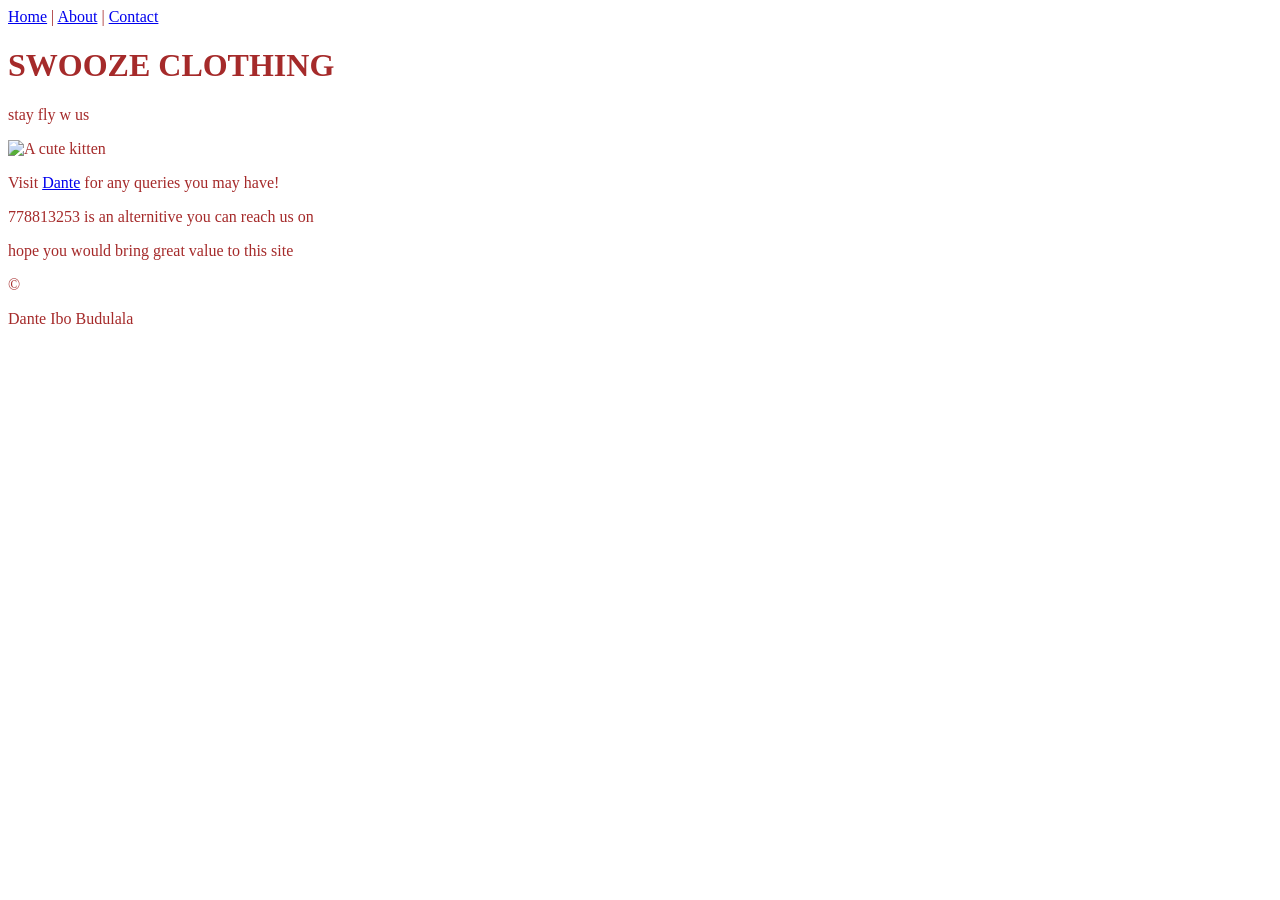
==== index.html @ 06e7d685 "Update index.html" ====
<!DOCTYPE html>
<html lang="en">

<head>

<meta charset="UTF-8">

<meta name="viewport" content="width=device-width, initial-scale=1.0">

<title> SWOOZE CLOTHING </title>

<link rel="stylesheet" href="styles.css">

</head>

<body style="color: brown;" bgcolor="white"> 

<header> 
<nav>
    <a href ="index.html">Home</a> |
    <a href ="about.html">About</a> |
    <a href ="contact.html">Contact</a>
    
</nav>
<h1> SWOOZE CLOTHING </h1>
<h1></h1>

</header>


<main>

<p>stay fly w us</p>

<p></p>

<img src="https://th.bing.com/th/id/OIP.0LwAmGd8OSIV2vdHs8MoAQHaLK?w=89&h=90&c=1&rs=1&qlt=70&r=0&o=7&dpr=1.3&pid=InlineBlock&rm=3" alt="A cute kitten">

<p>Visit <a href="https://www.instagram.com/dxnte._.b?igsh=c2NlbDdub3JtYXdi&utm_source=qr">Dante</a> for any queries you may have!</p>

<p> 778813253 is an alternitive you can reach us on </p>

</main>


<footer> hope you would bring great value to this site 

<p>&copy;  </p>Dante Ibo Budulala </p>

</footer>

</html>
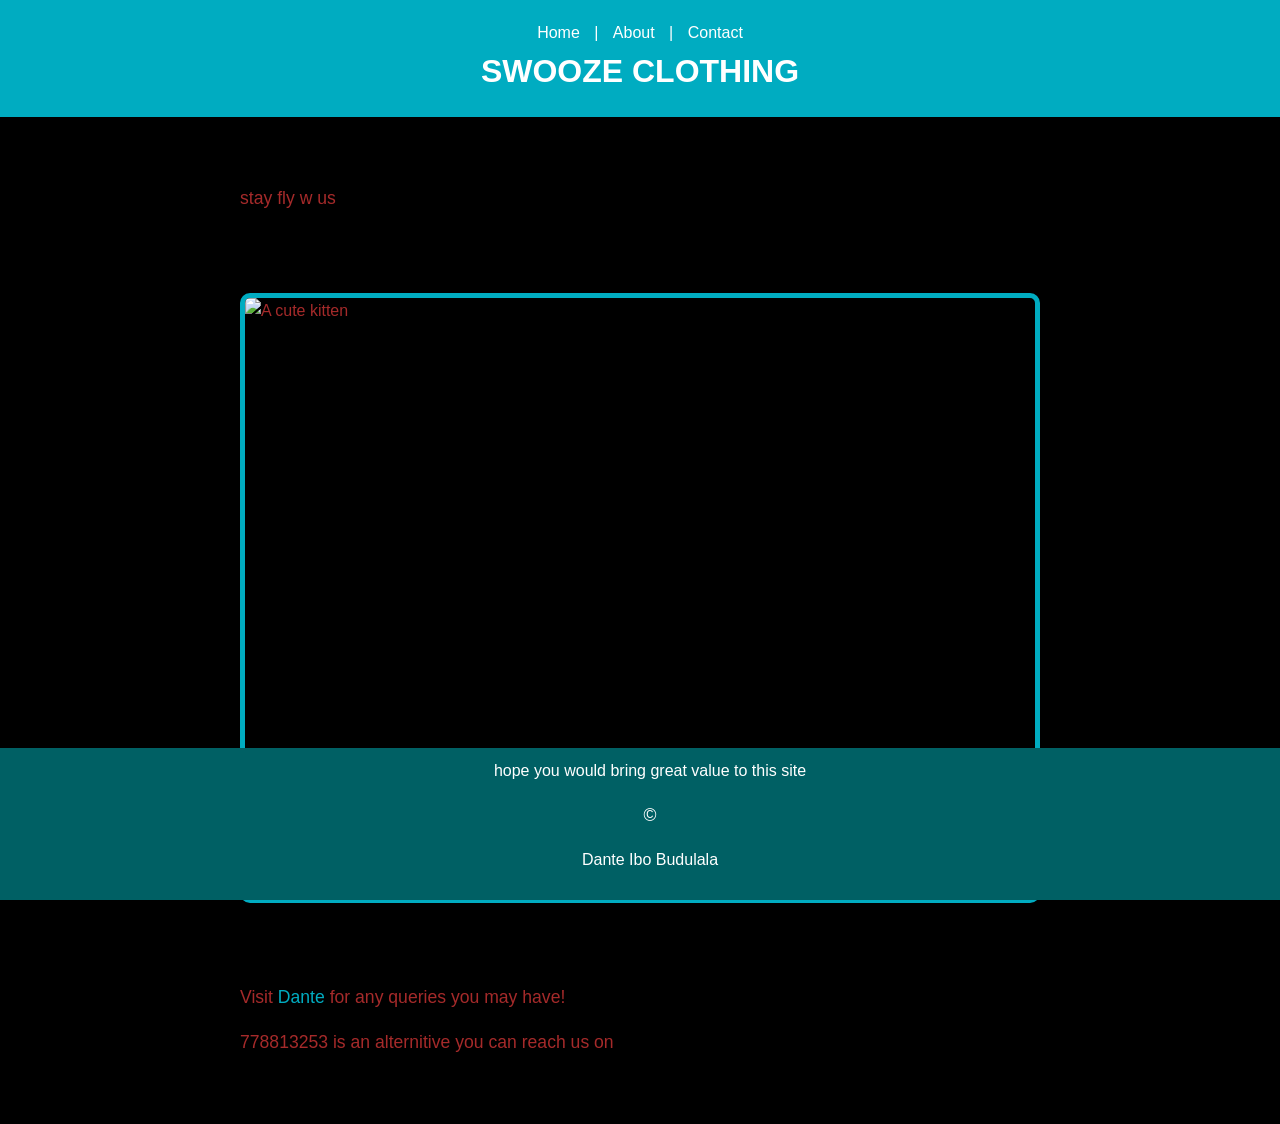
==== commit a0db925c: "Update index.html" ====
--- a/index.html
+++ b/index.html
@@ -18,7 +18,7 @@
 <header> 
 <nav>
     <a href ="index.html">Home</a> |
-    <a href ="about.html">About</a> |
+    <a href ="aboutpage.html">About</a> |
     <a href ="contact.html">Contact</a>
     
 </nav>
@@ -34,7 +34,7 @@
 
 <p></p>
 
-<img src="https://th.bing.com/th/id/OIP.0LwAmGd8OSIV2vdHs8MoAQHaLK?w=89&h=90&c=1&rs=1&qlt=70&r=0&o=7&dpr=1.3&pid=InlineBlock&rm=3" alt="A cute kitten">
+<img src="https://www.bing.com/images/search?view=detailV2&ccid=w946oTaq&id=DB1AB98BC50ABA59EA2B526C7FDF29A91942C0A7&thid=OIP.w946oTaqKiRCLem1G5CGZgHaJ4&mediaurl=https%3a%2f%2fi.pinimg.com%2foriginals%2f5d%2f3c%2f33%2f5d3c33e0a2e506af9ed1699b36fcd679.jpg&cdnurl=https%3a%2f%2fth.bing.com%2fth%2fid%2fR.c3de3aa136aa2a24422de9b51b908666%3frik%3dp8BCGakp339sUg%26pid%3dImgRaw%26r%3d0&exph=1280&expw=960&q=baggy+sweatpants&FORM=IRPRST&ck=2D647A310EFC1503B2DF024D4463754C&selectedIndex=11&itb=0" alt="A cute kitten">
 
 <p>Visit <a href="https://www.instagram.com/dxnte._.b?igsh=c2NlbDdub3JtYXdi&utm_source=qr">Dante</a> for any queries you may have!</p>
 
--- a/styles.css
+++ b/styles.css
@@ -0,0 +1,131 @@
+body {
+
+font-family: Arial, sans-serif;
+
+color: #00bcd4;
+
+background-color: #000000;
+
+margin: 0;
+
+padding: 0;
+
+line-height: 1.6;
+
+}
+
+header {
+
+background-color: #00acc1;
+
+color: white;
+
+padding: 20px;
+
+text-align: center;
+
+}
+
+
+header h1 {
+
+margin: 0;
+
+}
+
+
+nav a {
+
+color: white;
+
+text-decoration: none;
+
+margin: 0 10px;
+
+}
+
+
+nav a:hover {
+
+text-decoration: underline;
+
+}
+
+main {
+
+padding: 50px;
+
+max-width: 800px;
+
+margin: 0 auto;
+
+}
+
+
+main img { 
+
+max-width: 100%;
+
+height: 600px;
+
+display: block;
+
+margin: 80px auto;
+
+transition: transform 0.3s ease;
+}
+
+footer {
+
+background-color: #006064;
+
+color: white;
+
+text-align: center;
+
+padding: 10px;
+
+position: fixed;
+
+bottom: 0;
+
+width: 100%;
+
+}
+
+p {
+
+font-size: 1.1em;
+
+}
+
+
+a {
+
+color: #00acc1;
+
+text-decoration: none;
+
+}
+
+
+a:hover {
+
+text-decoration: underline;
+}   
+
+img {
+
+border: 5px solid #00acc1;
+
+border-radius: 10px;
+
+}
+
+main a[href^="mailto:"] {
+
+color: #26c6da;
+
+font-weight: bold;
+
+}
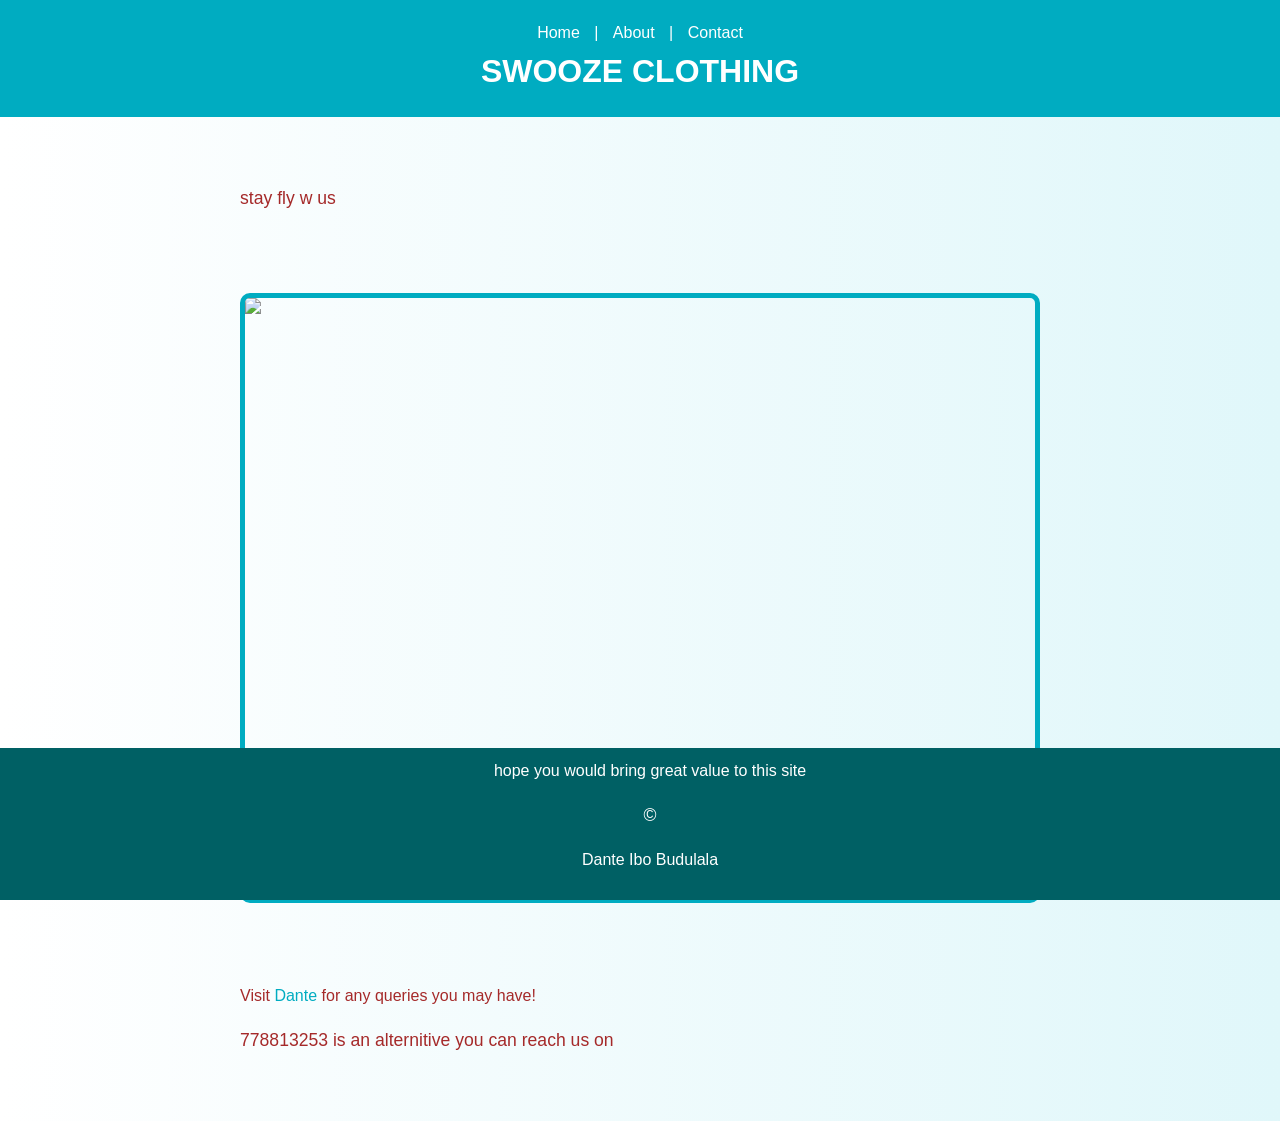
==== commit 6ea241f4: "Update index.html" ====
--- a/index.html
+++ b/index.html
@@ -34,8 +34,7 @@
 
 <p></p>
 
-<img src="https://www.bing.com/images/search?view=detailV2&ccid=w946oTaq&id=DB1AB98BC50ABA59EA2B526C7FDF29A91942C0A7&thid=OIP.w946oTaqKiRCLem1G5CGZgHaJ4&mediaurl=https%3a%2f%2fi.pinimg.com%2foriginals%2f5d%2f3c%2f33%2f5d3c33e0a2e506af9ed1699b36fcd679.jpg&cdnurl=https%3a%2f%2fth.bing.com%2fth%2fid%2fR.c3de3aa136aa2a24422de9b51b908666%3frik%3dp8BCGakp339sUg%26pid%3dImgRaw%26r%3d0&exph=1280&expw=960&q=baggy+sweatpants&FORM=IRPRST&ck=2D647A310EFC1503B2DF024D4463754C&selectedIndex=11&itb=0" alt="A cute kitten">
-
+<img src="https://encrypted-tbn0.gstatic.com/images?q=tbn:ANd9GcRHJVgXCSkV-FeNyCOJEvNpDdwK6mFj8fC83g&s"
 <p>Visit <a href="https://www.instagram.com/dxnte._.b?igsh=c2NlbDdub3JtYXdi&utm_source=qr">Dante</a> for any queries you may have!</p>
 
 <p> 778813253 is an alternitive you can reach us on </p>
--- a/styles.css
+++ b/styles.css
@@ -4,7 +4,7 @@
 
 color: #00bcd4;
 
-background-color: #000000;
+background: linear-gradient(to right, #ffffff, #e0f7fa);
 
 margin: 0;
 
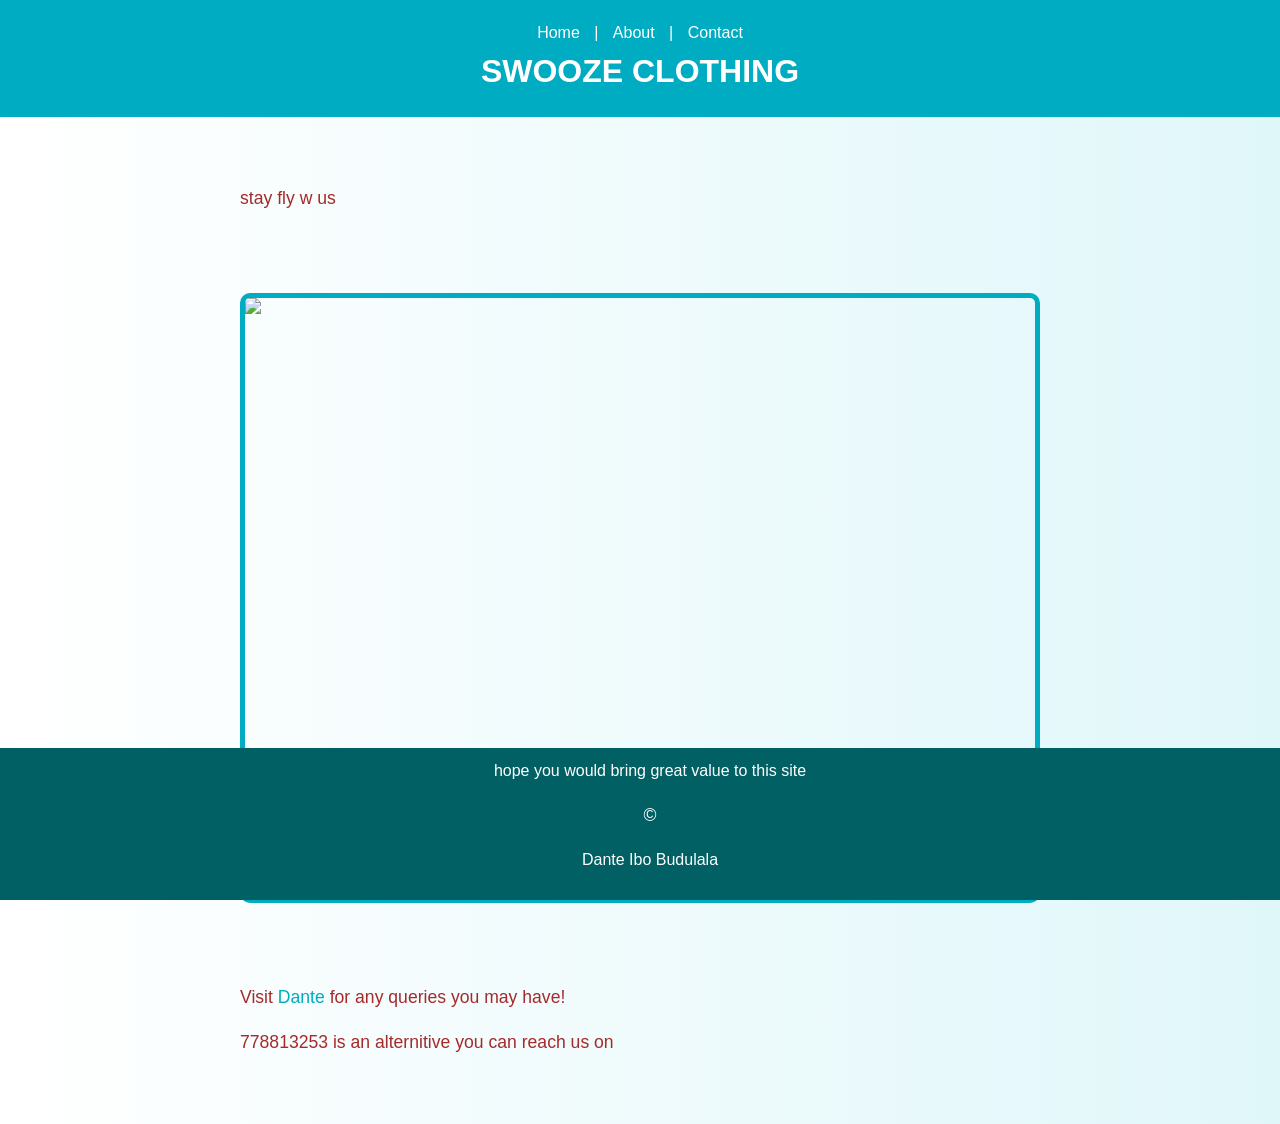
==== commit 6759fd3a: "Update index.html" ====
--- a/index.html
+++ b/index.html
@@ -34,7 +34,7 @@
 
 <p></p>
 
-<img src="https://encrypted-tbn0.gstatic.com/images?q=tbn:ANd9GcRHJVgXCSkV-FeNyCOJEvNpDdwK6mFj8fC83g&s"
+<img src="https://encrypted-tbn0.gstatic.com/images?q=tbn:ANd9GcRHJVgXCSkV-FeNyCOJEvNpDdwK6mFj8fC83g&s">
 <p>Visit <a href="https://www.instagram.com/dxnte._.b?igsh=c2NlbDdub3JtYXdi&utm_source=qr">Dante</a> for any queries you may have!</p>
 
 <p> 778813253 is an alternitive you can reach us on </p>
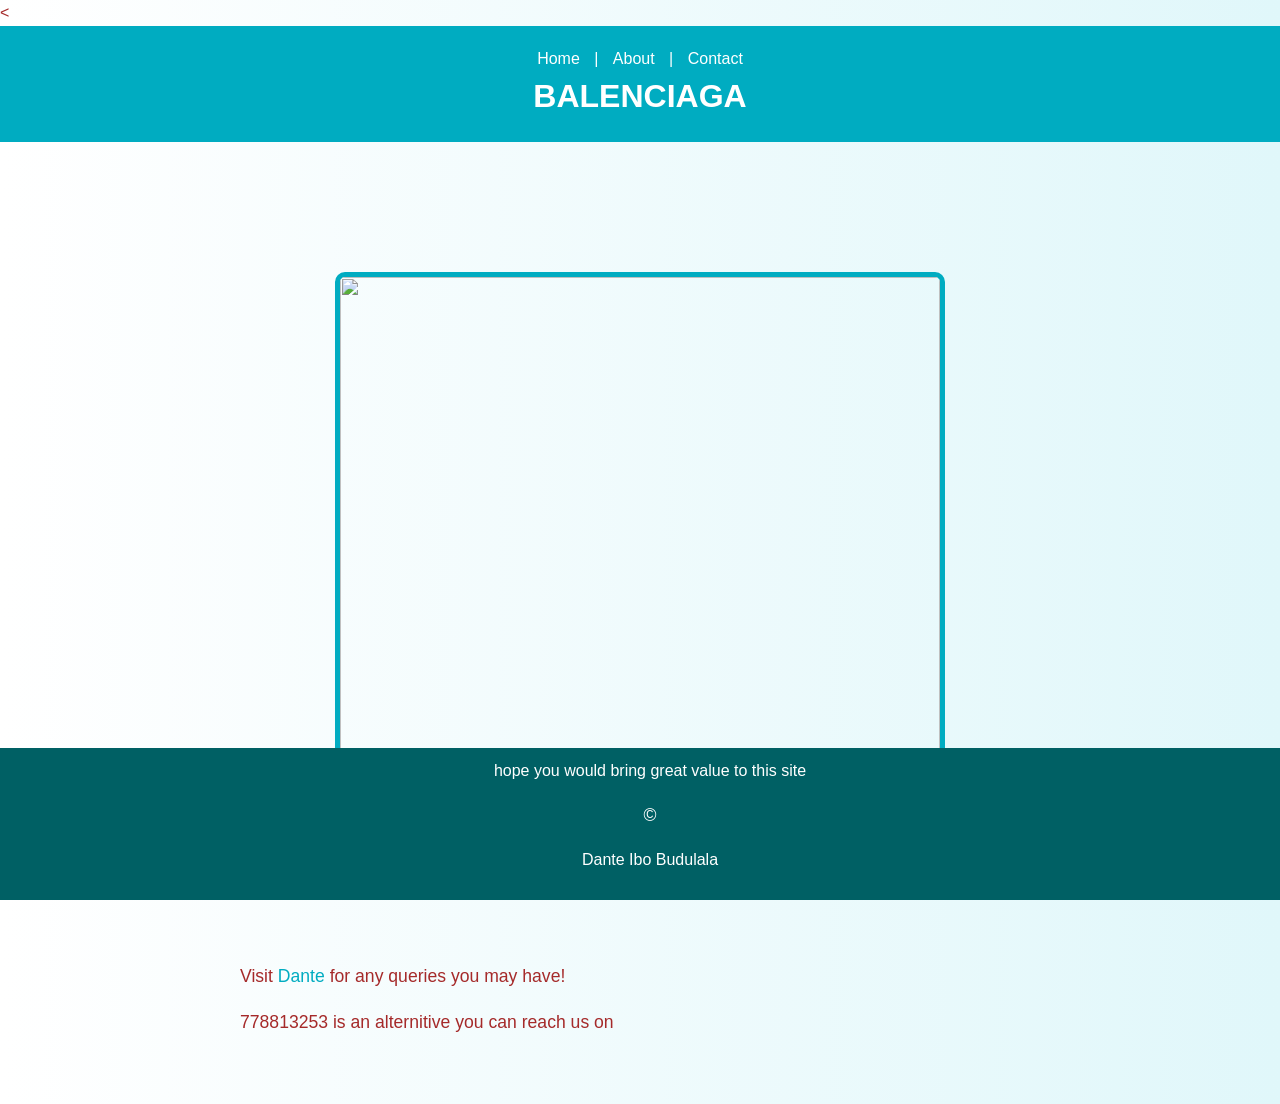
==== commit 57e3b409: "Update index.html" ====
--- a/index.html
+++ b/index.html
@@ -1,4 +1,4 @@
-<!DOCTYPE html>
+<<!DOCTYPE html>
 <html lang="en">
 
 <head>
@@ -7,7 +7,7 @@
 
 <meta name="viewport" content="width=device-width, initial-scale=1.0">
 
-<title> SWOOZE CLOTHING </title>
+<title> BALENCIAGA </title>
 
 <link rel="stylesheet" href="styles.css">
 
@@ -22,7 +22,7 @@
     <a href ="contact.html">Contact</a>
     
 </nav>
-<h1> SWOOZE CLOTHING </h1>
+<h1> BALENCIAGA </h1>
 <h1></h1>
 
 </header>
@@ -30,11 +30,270 @@
 
 <main>
 
-<p>stay fly w us</p>
 
 <p></p>
 
-<img src="https://encrypted-tbn0.gstatic.com/images?q=tbn:ANd9GcRHJVgXCSkV-FeNyCOJEvNpDdwK6mFj8fC83g&s">
+<img src=""C:\Users\Prolline\Pictures\balenciaga-logo-visible-on-store-located-center-440nw-14513596p.jpg"
+
+font-family: Arial, sans-serif;
+
+color: #00bcd4;
+
+background: linear-gradient(to right, #ffffff, #e0f7fa);
+
+margin: 0;
+
+padding: 0;
+
+line-height: 1.6;
+
+}
+
+header {
+
+background-color: #00acc1;
+
+color: white;
+
+padding: 20px;
+
+text-align: center;
+
+}
+
+
+header h1 {
+
+margin: 0;
+
+}
+
+
+nav a {
+
+color: white;
+
+text-decoration: none;
+
+margin: 0 10px;
+
+}
+
+
+nav a:hover {
+
+text-decoration: underline;
+
+}
+
+main {
+
+padding: 50px;
+
+max-width: 800px;
+
+margin: 0 auto;
+
+}
+
+
+main img { 
+
+max-width: 100%;
+
+height: 600px;
+
+display: block;
+
+margin: 80px auto;
+
+transition: transform 0.3s ease;
+}
+
+footer {
+
+background-color: #006064;
+
+color: white;
+
+text-align: center;
+
+padding: 10px;
+
+position: fixed;
+
+bottom: 0;
+
+width: 100%;
+
+}
+
+p {
+
+font-size: 1.1em;
+
+}
+
+
+a {
+
+color: #00acc1;
+
+text-decoration: none;
+
+}
+
+
+a:hover {
+
+text-decoration: underline;
+}   
+
+img {
+
+border: 5px solid #00acc1;
+
+border-radius: 10px;
+
+}
+
+main a[href^="mailto:"] {
+
+color: #26c6da;
+
+font-weight: bold;
+
+} {
+
+font-family: Arial, sans-serif;
+
+color: #00bcd4;
+
+background: linear-gradient(to right, #ffffff, #e0f7fa);
+
+margin: 0;
+
+padding: 0;
+
+line-height: 1.6;
+
+}
+
+header {
+
+background-color: #00acc1;
+
+color: white;
+
+padding: 20px;
+
+text-align: center;
+
+}
+
+
+header h1 {
+
+margin: 0;
+
+}
+
+
+nav a {
+
+color: white;
+
+text-decoration: none;
+
+margin: 0 10px;
+
+}
+
+
+nav a:hover {
+
+text-decoration: underline;
+
+}
+
+main {
+
+padding: 50px;
+
+max-width: 800px;
+
+margin: 0 auto;
+
+}
+
+
+main img { 
+
+max-width: 100%;
+
+height: 600px;
+
+display: block;
+
+margin: 80px auto;
+
+transition: transform 0.3s ease;
+}
+
+footer {
+
+background-color: #006064;
+
+color: white;
+
+text-align: center;
+
+padding: 10px;
+
+position: fixed;
+
+bottom: 0;
+
+width: 100%;
+
+}
+
+p {
+
+font-size: 1.1em;
+
+}
+
+
+a {
+
+color: #00acc1;
+
+text-decoration: none;
+
+}
+
+
+a:hover {
+
+text-decoration: underline;
+}   
+
+img {
+
+border: 5px solid #00acc1;
+
+border-radius: 10px;
+
+}
+
+main a[href^="mailto:"] {
+
+color: #26c6da;
+
+font-weight: bold;
+
+}">
 <p>Visit <a href="https://www.instagram.com/dxnte._.b?igsh=c2NlbDdub3JtYXdi&utm_source=qr">Dante</a> for any queries you may have!</p>
 
 <p> 778813253 is an alternitive you can reach us on </p>
@@ -49,4 +308,3 @@
 </footer>
 
 </html>
-
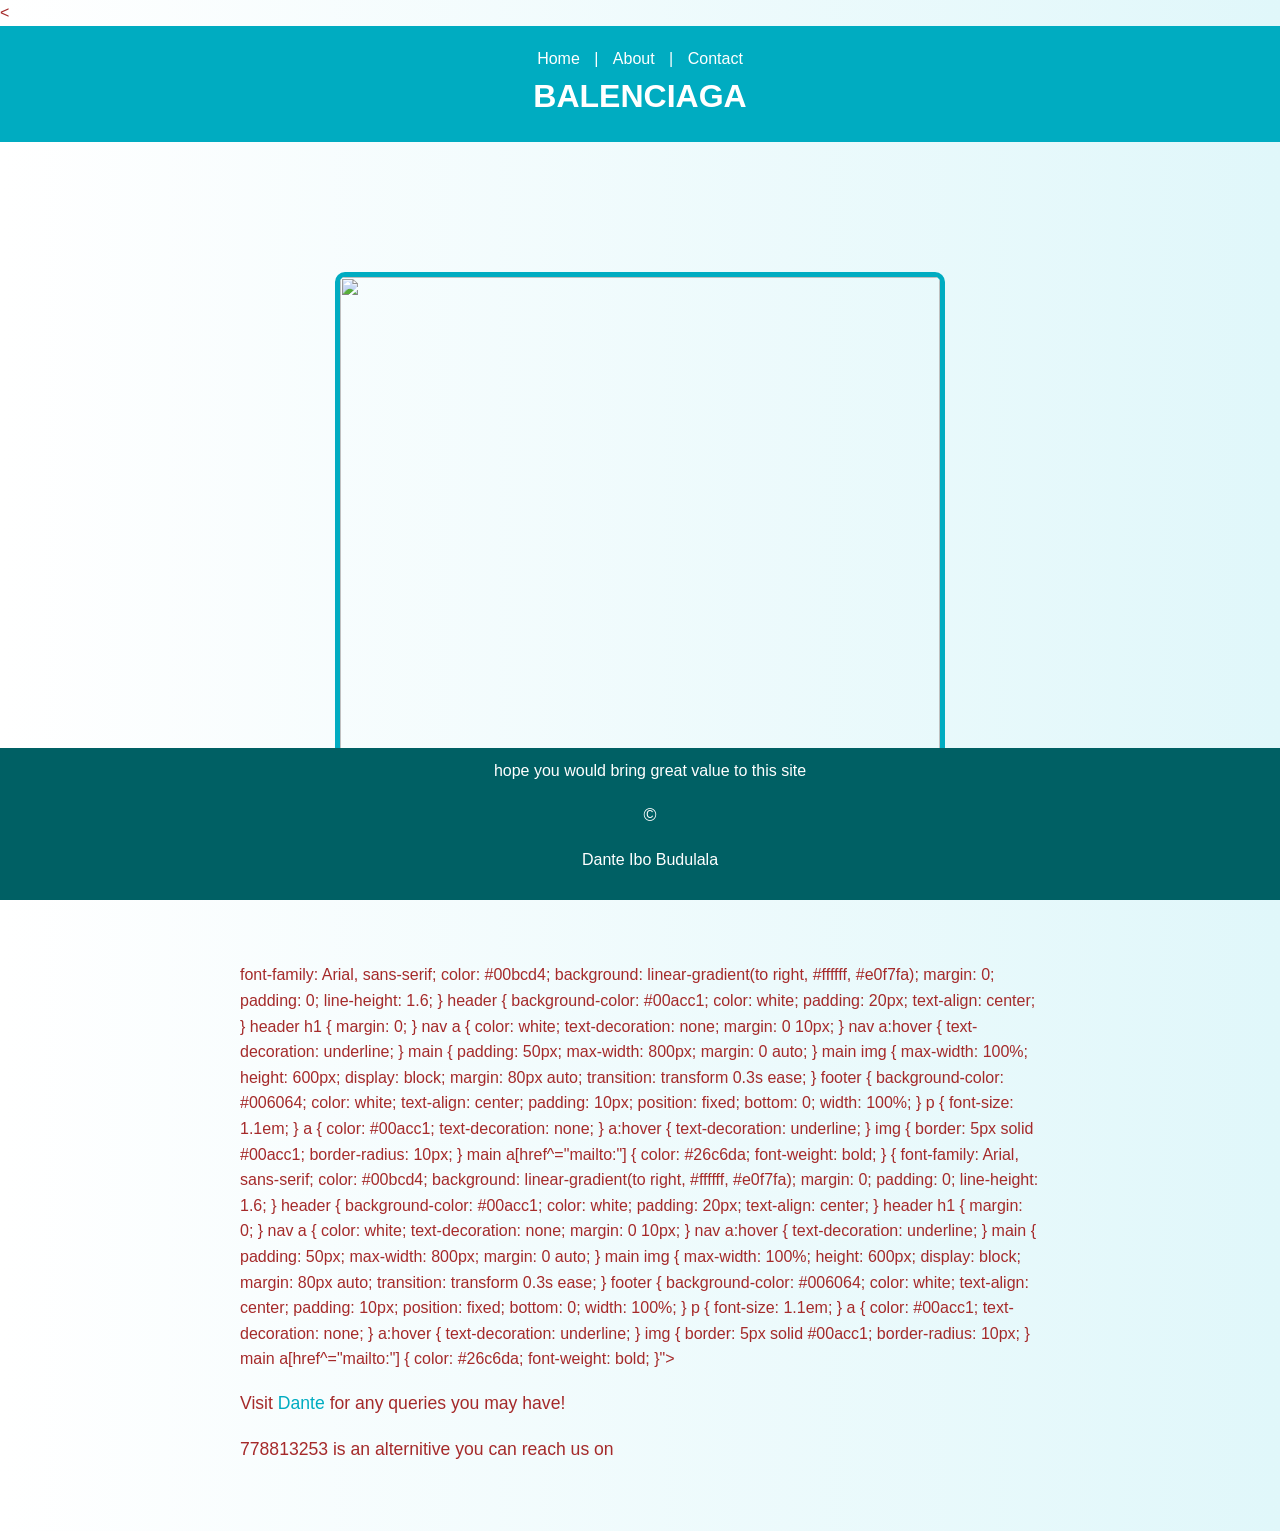
==== commit 736479d4: "Update index.html" ====
--- a/index.html
+++ b/index.html
@@ -33,7 +33,7 @@
 
 <p></p>
 
-<img src=""C:\Users\Prolline\Pictures\balenciaga-logo-visible-on-store-located-center-440nw-14513596p.jpg"
+<img src="https://www.google.com/imgres?q=balenciaga%20logo&imgurl=https%3A%2F%2Fwww.shutterstock.com%2Feditorial%2Fimage-editorial%2FM4T2Q020N6TbI6y1Mzg3NzY%3D%2Fbalenciaga-logo-visible-on-store-located-center-440nw-14513596p.jpg&imgrefurl=https%3A%2F%2Fwww.shutterstock.com%2Feditorial%2Fsearch%2Fbalenciaga-logo&docid=WIPjUSPb_UpkQM&tbnid=nCjC5kJKTdBQVM&vet=12ahUKEwjZwr2S39mTAxUoRkEAHfp1ADEQnPAOegQIFxAB..i&w=440&h=294&hcb=2&ved=2ahUKEwjZwr2S39mTAxUoRkEAHfp1ADEQnPAOegQIFxAB">
 
 font-family: Arial, sans-serif;
 
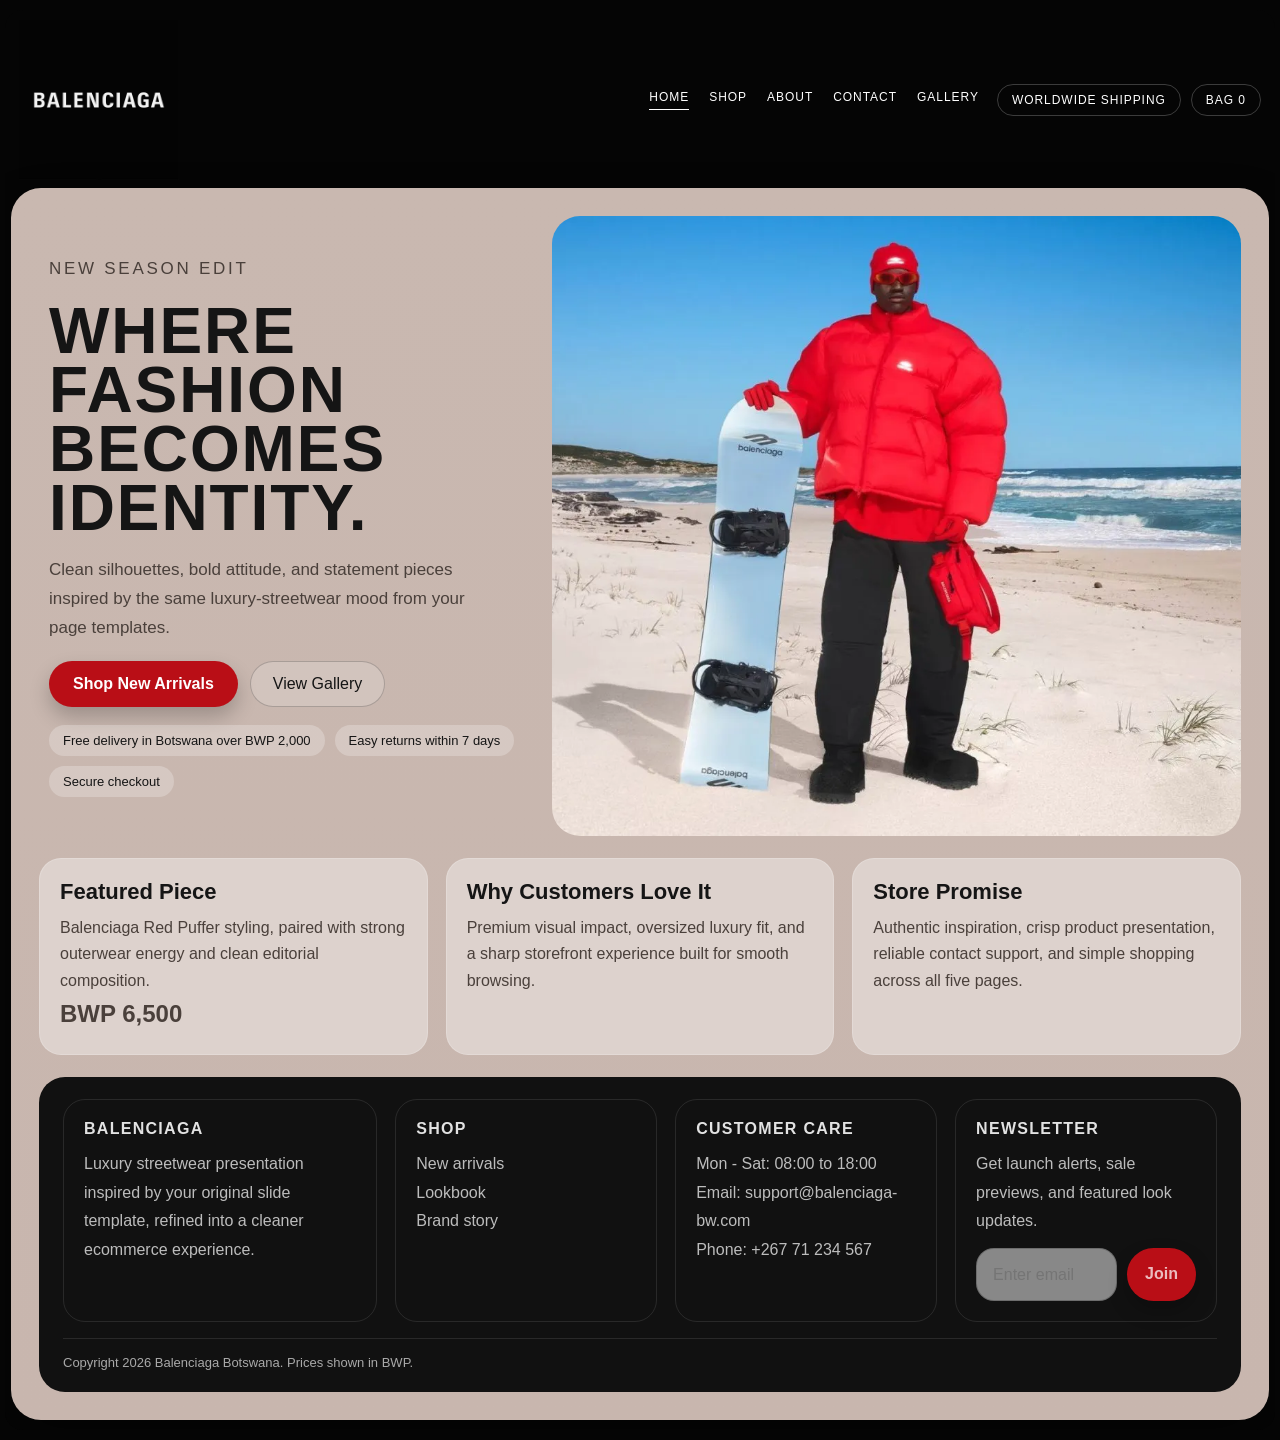
==== commit 3ba7489f: "Add files via upload" ====
--- a/index.html
+++ b/index.html
@@ -1,310 +1,117 @@
-<<!DOCTYPE html>
+<!DOCTYPE html>
 <html lang="en">
+  <head>
+    <meta charset="UTF-8" />
+    <meta name="viewport" content="width=device-width, initial-scale=1.0" />
+    <title>Balenciaga | Home</title>
+    <link rel="stylesheet" href="./styles.css" />
+  </head>
+  <body>
+    <main class="site-shell">
+      <section class="frame">
+        <header class="topbar">
+          <a class="brand" href="./index.html" aria-label="Balenciaga home">
+            <img src="./assets/brand-wordmark.jpg" alt="Balenciaga" />
+          </a>
+          <div class="nav-area">
+            <nav class="nav">
+              <a class="active" href="./index.html">Home</a>
+              <a href="./shop.html">Shop</a>
+              <a href="./about.html">About</a>
+              <a href="./contact.html">Contact</a>
+              <a href="./gallery.html">Gallery</a>
+            </nav>
+            <div class="nav-tools">
+              <span class="tool-pill">Worldwide Shipping</span>
+              <span class="tool-pill">Bag 0</span>
+            </div>
+          </div>
+        </header>
 
-<head>
+        <div class="panel">
+          <div class="hero-layout">
+            <div class="hero-copy">
+              <p class="section-kicker">New Season Edit</p>
+              <h1>Where Fashion Becomes Identity.</h1>
+              <p>
+                Clean silhouettes, bold attitude, and statement pieces inspired by the same
+                luxury-streetwear mood from your page templates.
+              </p>
+              <div class="hero-actions">
+                <a class="btn" href="./shop.html">Shop New Arrivals</a>
+                <a class="secondary-button" href="./gallery.html">View Gallery</a>
+              </div>
+              <div class="hero-badges">
+                <span>Free delivery in Botswana over BWP 2,000</span>
+                <span>Easy returns within 7 days</span>
+                <span>Secure checkout</span>
+              </div>
+            </div>
 
-<meta charset="UTF-8">
+            <div class="hero-visual">
+              <img src="./assets/home-hero.png" alt="Balenciaga beach fashion campaign" />
+            </div>
+          </div>
 
-<meta name="viewport" content="width=device-width, initial-scale=1.0">
+          <div class="feature-grid">
+            <article class="mini-card">
+              <h3>Featured Piece</h3>
+              <p>
+                Balenciaga Red Puffer styling, paired with strong outerwear energy and clean
+                editorial composition.
+              </p>
+              <p class="price">BWP 6,500</p>
+            </article>
+            <article class="mini-card">
+              <h3>Why Customers Love It</h3>
+              <p>
+                Premium visual impact, oversized luxury fit, and a sharp storefront experience
+                built for smooth browsing.
+              </p>
+            </article>
+            <article class="mini-card">
+              <h3>Store Promise</h3>
+              <p>
+                Authentic inspiration, crisp product presentation, reliable contact support,
+                and simple shopping across all five pages.
+              </p>
+            </article>
+          </div>
 
-<title> BALENCIAGA </title>
-
-<link rel="stylesheet" href="styles.css">
-
-</head>
-
-<body style="color: brown;" bgcolor="white"> 
-
-<header> 
-<nav>
-    <a href ="index.html">Home</a> |
-    <a href ="aboutpage.html">About</a> |
-    <a href ="contact.html">Contact</a>
-    
-</nav>
-<h1> BALENCIAGA </h1>
-<h1></h1>
-
-</header>
-
-
-<main>
-
-
-<p></p>
-
-<img src="https://www.google.com/imgres?q=balenciaga%20logo&imgurl=https%3A%2F%2Fwww.shutterstock.com%2Feditorial%2Fimage-editorial%2FM4T2Q020N6TbI6y1Mzg3NzY%3D%2Fbalenciaga-logo-visible-on-store-located-center-440nw-14513596p.jpg&imgrefurl=https%3A%2F%2Fwww.shutterstock.com%2Feditorial%2Fsearch%2Fbalenciaga-logo&docid=WIPjUSPb_UpkQM&tbnid=nCjC5kJKTdBQVM&vet=12ahUKEwjZwr2S39mTAxUoRkEAHfp1ADEQnPAOegQIFxAB..i&w=440&h=294&hcb=2&ved=2ahUKEwjZwr2S39mTAxUoRkEAHfp1ADEQnPAOegQIFxAB">
-
-font-family: Arial, sans-serif;
-
-color: #00bcd4;
-
-background: linear-gradient(to right, #ffffff, #e0f7fa);
-
-margin: 0;
-
-padding: 0;
-
-line-height: 1.6;
-
-}
-
-header {
-
-background-color: #00acc1;
-
-color: white;
-
-padding: 20px;
-
-text-align: center;
-
-}
-
-
-header h1 {
-
-margin: 0;
-
-}
-
-
-nav a {
-
-color: white;
-
-text-decoration: none;
-
-margin: 0 10px;
-
-}
-
-
-nav a:hover {
-
-text-decoration: underline;
-
-}
-
-main {
-
-padding: 50px;
-
-max-width: 800px;
-
-margin: 0 auto;
-
-}
-
-
-main img { 
-
-max-width: 100%;
-
-height: 600px;
-
-display: block;
-
-margin: 80px auto;
-
-transition: transform 0.3s ease;
-}
-
-footer {
-
-background-color: #006064;
-
-color: white;
-
-text-align: center;
-
-padding: 10px;
-
-position: fixed;
-
-bottom: 0;
-
-width: 100%;
-
-}
-
-p {
-
-font-size: 1.1em;
-
-}
-
-
-a {
-
-color: #00acc1;
-
-text-decoration: none;
-
-}
-
-
-a:hover {
-
-text-decoration: underline;
-}   
-
-img {
-
-border: 5px solid #00acc1;
-
-border-radius: 10px;
-
-}
-
-main a[href^="mailto:"] {
-
-color: #26c6da;
-
-font-weight: bold;
-
-} {
-
-font-family: Arial, sans-serif;
-
-color: #00bcd4;
-
-background: linear-gradient(to right, #ffffff, #e0f7fa);
-
-margin: 0;
-
-padding: 0;
-
-line-height: 1.6;
-
-}
-
-header {
-
-background-color: #00acc1;
-
-color: white;
-
-padding: 20px;
-
-text-align: center;
-
-}
-
-
-header h1 {
-
-margin: 0;
-
-}
-
-
-nav a {
-
-color: white;
-
-text-decoration: none;
-
-margin: 0 10px;
-
-}
-
-
-nav a:hover {
-
-text-decoration: underline;
-
-}
-
-main {
-
-padding: 50px;
-
-max-width: 800px;
-
-margin: 0 auto;
-
-}
-
-
-main img { 
-
-max-width: 100%;
-
-height: 600px;
-
-display: block;
-
-margin: 80px auto;
-
-transition: transform 0.3s ease;
-}
-
-footer {
-
-background-color: #006064;
-
-color: white;
-
-text-align: center;
-
-padding: 10px;
-
-position: fixed;
-
-bottom: 0;
-
-width: 100%;
-
-}
-
-p {
-
-font-size: 1.1em;
-
-}
-
-
-a {
-
-color: #00acc1;
-
-text-decoration: none;
-
-}
-
-
-a:hover {
-
-text-decoration: underline;
-}   
-
-img {
-
-border: 5px solid #00acc1;
-
-border-radius: 10px;
-
-}
-
-main a[href^="mailto:"] {
-
-color: #26c6da;
-
-font-weight: bold;
-
-}">
-<p>Visit <a href="https://www.instagram.com/dxnte._.b?igsh=c2NlbDdub3JtYXdi&utm_source=qr">Dante</a> for any queries you may have!</p>
-
-<p> 778813253 is an alternitive you can reach us on </p>
-
-</main>
-
-
-<footer> hope you would bring great value to this site 
-
-<p>&copy;  </p>Dante Ibo Budulala </p>
-
-</footer>
-
+          <footer class="footer">
+            <div class="footer-grid">
+              <div class="footer-card">
+                <h3>Balenciaga</h3>
+                <p>
+                  Luxury streetwear presentation inspired by your original slide template,
+                  refined into a cleaner ecommerce experience.
+                </p>
+              </div>
+              <div class="footer-card">
+                <h3>Shop</h3>
+                <p><a href="./shop.html">New arrivals</a></p>
+                <p><a href="./gallery.html">Lookbook</a></p>
+                <p><a href="./about.html">Brand story</a></p>
+              </div>
+              <div class="footer-card">
+                <h3>Customer Care</h3>
+                <p>Mon - Sat: 08:00 to 18:00</p>
+                <p>Email: support@balenciaga-bw.com</p>
+                <p>Phone: +267 71 234 567</p>
+              </div>
+              <div class="footer-card">
+                <h3>Newsletter</h3>
+                <p>Get launch alerts, sale previews, and featured look updates.</p>
+                <div class="newsletter-row">
+                  <input class="newsletter-input" type="email" placeholder="Enter email" />
+                  <a class="card-button" href="./contact.html">Join</a>
+                </div>
+              </div>
+            </div>
+            <div class="footer-note">Copyright 2026 Balenciaga Botswana. Prices shown in BWP.</div>
+          </footer>
+        </div>
+      </section>
+    </main>
+  </body>
 </html>
--- a/styles.css
+++ b/styles.css
@@ -1,131 +1,698 @@
+:root {
+  --bg: #050505;
+  --panel: #c9b8b0;
+  --panel-deep: #baa39a;
+  --surface: rgba(255, 255, 255, 0.38);
+  --surface-strong: rgba(255, 255, 255, 0.62);
+  --ink: #151515;
+  --muted: #4a403b;
+  --white: #fff;
+  --accent: #b90e16;
+  --accent-dark: #8f0a10;
+  --line: rgba(0, 0, 0, 0.2);
+  --shadow: 0 24px 48px rgba(0, 0, 0, 0.28);
+  --radius-lg: 30px;
+  --radius-md: 22px;
+  --radius-sm: 16px;
+}
+
+* {
+  box-sizing: border-box;
+}
+
+html {
+  scroll-behavior: smooth;
+}
+
 body {
-
-font-family: Arial, sans-serif;
-
-color: #00bcd4;
-
-background: linear-gradient(to right, #ffffff, #e0f7fa);
-
-margin: 0;
-
-padding: 0;
-
-line-height: 1.6;
-
-}
-
-header {
-
-background-color: #00acc1;
-
-color: white;
-
-padding: 20px;
-
-text-align: center;
-
-}
-
-
-header h1 {
-
-margin: 0;
-
-}
-
-
-nav a {
-
-color: white;
-
-text-decoration: none;
-
-margin: 0 10px;
-
-}
-
-
-nav a:hover {
-
-text-decoration: underline;
-
-}
-
-main {
-
-padding: 50px;
-
-max-width: 800px;
-
-margin: 0 auto;
-
-}
-
-
-main img { 
-
-max-width: 100%;
-
-height: 600px;
-
-display: block;
-
-margin: 80px auto;
-
-transition: transform 0.3s ease;
-}
-
-footer {
-
-background-color: #006064;
-
-color: white;
-
-text-align: center;
-
-padding: 10px;
-
-position: fixed;
-
-bottom: 0;
-
-width: 100%;
-
-}
-
-p {
-
-font-size: 1.1em;
-
-}
-
+  margin: 0;
+  background: var(--bg);
+  color: var(--ink);
+  font-family: "Segoe UI", Arial, sans-serif;
+}
+
+img {
+  max-width: 100%;
+  display: block;
+}
 
 a {
-
-color: #00acc1;
-
-text-decoration: none;
-
-}
-
-
-a:hover {
-
-text-decoration: underline;
-}   
-
-img {
-
-border: 5px solid #00acc1;
-
-border-radius: 10px;
-
-}
-
-main a[href^="mailto:"] {
-
-color: #26c6da;
-
-font-weight: bold;
-
-}
+  color: inherit;
+  text-decoration: none;
+}
+
+button,
+input,
+textarea {
+  font: inherit;
+}
+
+.site-shell {
+  width: min(1400px, calc(100vw - 10px));
+  margin: 10px auto;
+}
+
+.frame {
+  min-height: calc(100vh - 20px);
+  padding: 8px 6px 10px;
+  border-radius: 18px;
+  background: var(--bg);
+  overflow: hidden;
+}
+
+.topbar {
+  display: flex;
+  align-items: center;
+  justify-content: space-between;
+  gap: 18px;
+  padding: 2px 8px 8px;
+  color: var(--white);
+}
+
+.brand {
+  display: inline-flex;
+  align-items: center;
+  gap: 12px;
+}
+
+.brand img {
+  width: 160px;
+}
+
+.brand-mark {
+  display: none;
+  font-family: Impact, Haettenschweiler, "Arial Narrow Bold", sans-serif;
+  font-size: 30px;
+  letter-spacing: 0.08em;
+}
+
+.nav-area {
+  display: flex;
+  align-items: center;
+  gap: 18px;
+  flex-wrap: wrap;
+  justify-content: flex-end;
+}
+
+.nav {
+  display: flex;
+  gap: 20px;
+  flex-wrap: wrap;
+  justify-content: flex-end;
+  font-size: 12px;
+  letter-spacing: 0.08em;
+  text-transform: uppercase;
+}
+
+.nav a {
+  position: relative;
+  padding-bottom: 6px;
+}
+
+.nav a.active::after,
+.nav a:hover::after {
+  content: "";
+  position: absolute;
+  left: 0;
+  right: 0;
+  bottom: 0;
+  height: 1px;
+  background: var(--white);
+}
+
+.nav-tools {
+  display: flex;
+  align-items: center;
+  gap: 10px;
+  font-size: 12px;
+  text-transform: uppercase;
+  letter-spacing: 0.08em;
+}
+
+.tool-pill {
+  border: 1px solid rgba(255, 255, 255, 0.22);
+  border-radius: 999px;
+  padding: 8px 14px;
+}
+
+.panel {
+  position: relative;
+  min-height: 86vh;
+  border-radius: var(--radius-lg);
+  background: linear-gradient(180deg, var(--panel) 0%, #c8b6ae 100%);
+  overflow: hidden;
+  box-shadow: var(--shadow);
+  padding: 28px;
+}
+
+.section-title,
+.hero-copy h1,
+.banner-copy h1 {
+  margin: 0;
+  font-family: Impact, Haettenschweiler, "Arial Narrow Bold", sans-serif;
+  text-transform: uppercase;
+  letter-spacing: 0.03em;
+}
+
+.section-title {
+  font-size: clamp(38px, 4vw, 58px);
+  margin-bottom: 18px;
+}
+
+.section-kicker {
+  margin: 0 0 10px;
+  color: var(--muted);
+  text-transform: uppercase;
+  letter-spacing: 0.16em;
+  font-size: 12px;
+}
+
+.panel-intro {
+  display: flex;
+  align-items: flex-end;
+  justify-content: space-between;
+  gap: 18px;
+  margin-bottom: 24px;
+}
+
+.panel-intro p {
+  max-width: 520px;
+  margin: 0;
+  color: var(--muted);
+  line-height: 1.6;
+}
+
+.btn,
+.card-button,
+.secondary-button {
+  display: inline-flex;
+  align-items: center;
+  justify-content: center;
+  gap: 8px;
+  border-radius: 999px;
+  transition: 0.2s ease;
+}
+
+.btn,
+.card-button {
+  background: var(--accent);
+  color: var(--white);
+  box-shadow: 0 10px 20px rgba(0, 0, 0, 0.22);
+}
+
+.btn:hover,
+.card-button:hover {
+  background: var(--accent-dark);
+  transform: translateY(-1px);
+}
+
+.btn {
+  min-width: 140px;
+  padding: 14px 24px;
+  font-weight: 700;
+}
+
+.secondary-button {
+  border: 1px solid var(--line);
+  padding: 13px 22px;
+  background: rgba(255, 255, 255, 0.18);
+}
+
+.hero-layout {
+  display: grid;
+  grid-template-columns: 0.95fr 1.35fr;
+  gap: 28px;
+  align-items: stretch;
+}
+
+.hero-copy {
+  display: flex;
+  flex-direction: column;
+  justify-content: center;
+  gap: 18px;
+  padding: 12px 4px 12px 10px;
+}
+
+.hero-copy h1 {
+  font-size: clamp(42px, 5vw, 74px);
+  line-height: 0.92;
+}
+
+.hero-copy p {
+  margin: 0;
+  max-width: 420px;
+  font-size: 17px;
+  color: var(--muted);
+  line-height: 1.7;
+}
+
+.hero-actions {
+  display: flex;
+  flex-wrap: wrap;
+  gap: 12px;
+}
+
+.hero-badges {
+  display: flex;
+  flex-wrap: wrap;
+  gap: 10px;
+}
+
+.hero-badges span,
+.meta-pill,
+.tag,
+.size-chip {
+  display: inline-flex;
+  align-items: center;
+  border-radius: 999px;
+  padding: 8px 14px;
+  background: rgba(255, 255, 255, 0.24);
+  font-size: 13px;
+}
+
+.hero-visual,
+.media-card,
+.contact-image,
+.gallery-lead {
+  border-radius: 28px;
+  overflow: hidden;
+  background: var(--surface);
+}
+
+.hero-visual img,
+.contact-image img,
+.gallery-lead img {
+  width: 100%;
+  height: 100%;
+  object-fit: cover;
+}
+
+.hero-visual {
+  min-height: 620px;
+}
+
+.split-grid,
+.shop-layout,
+.contact-layout,
+.gallery-grid,
+.feature-grid,
+.promise-grid,
+.stats-grid,
+.footer-grid {
+  display: grid;
+  gap: 18px;
+}
+
+.feature-grid {
+  grid-template-columns: repeat(3, minmax(0, 1fr));
+  margin-top: 22px;
+}
+
+.mini-card,
+.info-card,
+.support-card,
+.product-card,
+.gallery-card,
+.promise-card,
+.footer-card,
+.story-card {
+  border-radius: var(--radius-md);
+  background: var(--surface);
+  border: 1px solid rgba(255, 255, 255, 0.18);
+}
+
+.mini-card,
+.info-card,
+.support-card,
+.promise-card,
+.story-card,
+.footer-card {
+  padding: 20px;
+}
+
+.mini-card h3,
+.info-card h3,
+.support-card h3,
+.product-card h3,
+.gallery-card h3,
+.promise-card h3,
+.story-card h3 {
+  margin: 0 0 10px;
+  font-size: 22px;
+}
+
+.mini-card p,
+.info-card p,
+.support-card p,
+.promise-card p,
+.story-card p,
+.footer-card p {
+  margin: 0;
+  color: var(--muted);
+  line-height: 1.65;
+}
+
+.shop-layout {
+  grid-template-columns: 250px 1fr;
+  align-items: start;
+}
+
+.shop-side {
+  display: grid;
+  gap: 18px;
+}
+
+.shop-cats,
+.filter-box {
+  padding: 20px;
+  border-radius: var(--radius-md);
+  background: rgba(255, 255, 255, 0.2);
+  border: 1px solid var(--line);
+}
+
+.shop-cats h3,
+.filter-box h3 {
+  margin: 0 0 12px;
+  font-size: 20px;
+}
+
+.shop-cats p,
+.filter-box p {
+  margin: 0;
+  line-height: 1.9;
+  font-weight: 600;
+}
+
+.sale-banner {
+  width: 100%;
+  border-radius: var(--radius-md);
+}
+
+.products {
+  display: grid;
+  grid-template-columns: repeat(2, minmax(0, 1fr));
+  gap: 20px;
+}
+
+.product-card {
+  overflow: hidden;
+}
+
+.product-card img {
+  width: 100%;
+  height: 340px;
+  object-fit: contain;
+  background: rgba(255, 255, 255, 0.55);
+  padding: 10px;
+}
+
+.product-copy {
+  padding: 18px;
+}
+
+.product-meta {
+  display: flex;
+  align-items: center;
+  justify-content: space-between;
+  gap: 12px;
+  margin-bottom: 8px;
+}
+
+.product-copy p {
+  margin: 0 0 12px;
+  color: var(--muted);
+  line-height: 1.5;
+}
+
+.price {
+  font-size: 24px;
+  font-weight: 800;
+}
+
+.product-row {
+  display: flex;
+  flex-wrap: wrap;
+  align-items: center;
+  justify-content: space-between;
+  gap: 12px;
+}
+
+.size-list {
+  display: flex;
+  flex-wrap: wrap;
+  gap: 8px;
+}
+
+.size-chip {
+  background: rgba(255, 255, 255, 0.45);
+}
+
+.card-button {
+  padding: 12px 18px;
+  font-weight: 700;
+}
+
+.about-grid {
+  display: grid;
+  grid-template-columns: 1.1fr 0.9fr;
+  gap: 20px;
+}
+
+.story-card {
+  padding: 28px;
+}
+
+.story-card p + p {
+  margin-top: 16px;
+}
+
+.stats-grid {
+  grid-template-columns: repeat(2, minmax(0, 1fr));
+}
+
+.stat-box {
+  padding: 22px;
+  border-radius: var(--radius-md);
+  background: rgba(255, 255, 255, 0.28);
+  text-align: center;
+}
+
+.stat-box strong {
+  display: block;
+  font-size: 34px;
+  margin-bottom: 6px;
+}
+
+.promise-grid {
+  grid-template-columns: repeat(3, minmax(0, 1fr));
+  margin-top: 18px;
+}
+
+.contact-layout {
+  grid-template-columns: 0.95fr 1.05fr;
+  align-items: stretch;
+}
+
+.contact-stack {
+  display: grid;
+  gap: 18px;
+}
+
+.contact-form {
+  display: grid;
+  gap: 14px;
+}
+
+.field,
+.newsletter-input {
+  width: 100%;
+  border: 1px solid var(--line);
+  border-radius: 18px;
+  padding: 15px 16px;
+  background: rgba(255, 255, 255, 0.5);
+  color: var(--ink);
+}
+
+textarea.field {
+  min-height: 160px;
+  resize: vertical;
+}
+
+.contact-image {
+  min-height: 690px;
+}
+
+.support-list {
+  display: grid;
+  gap: 10px;
+  margin-top: 14px;
+}
+
+.support-list span {
+  padding: 12px 14px;
+  border-radius: 14px;
+  background: rgba(255, 255, 255, 0.36);
+}
+
+.gallery-lead {
+  margin-bottom: 18px;
+  height: 360px;
+}
+
+.gallery-grid {
+  grid-template-columns: repeat(2, minmax(0, 1fr));
+}
+
+.gallery-card {
+  overflow: hidden;
+}
+
+.gallery-card img {
+  width: 100%;
+  height: 260px;
+  object-fit: cover;
+}
+
+.gallery-copy {
+  padding: 18px;
+}
+
+.gallery-copy p {
+  margin: 0 0 12px;
+  color: var(--muted);
+  line-height: 1.55;
+}
+
+.footer {
+  margin-top: 22px;
+  padding: 22px 24px;
+  border-radius: 26px;
+  background: #111;
+  color: rgba(255, 255, 255, 0.88);
+}
+
+.footer-grid {
+  grid-template-columns: 1.2fr 1fr 1fr 1fr;
+}
+
+.footer-card {
+  background: transparent;
+  border: 1px solid rgba(255, 255, 255, 0.1);
+}
+
+.footer-card h3 {
+  margin: 0 0 12px;
+  font-size: 16px;
+  text-transform: uppercase;
+  letter-spacing: 0.08em;
+}
+
+.footer-card a,
+.footer-card p,
+.footer-card li {
+  color: rgba(255, 255, 255, 0.72);
+  line-height: 1.8;
+}
+
+.footer-card ul {
+  margin: 0;
+  padding-left: 18px;
+}
+
+.newsletter-row {
+  display: flex;
+  gap: 10px;
+  margin-top: 12px;
+}
+
+.newsletter-row .card-button {
+  white-space: nowrap;
+}
+
+.footer-note {
+  margin-top: 16px;
+  padding-top: 16px;
+  border-top: 1px solid rgba(255, 255, 255, 0.1);
+  font-size: 13px;
+  color: rgba(255, 255, 255, 0.64);
+}
+
+@media (max-width: 1100px) {
+  .hero-layout,
+  .about-grid,
+  .contact-layout,
+  .shop-layout,
+  .footer-grid,
+  .feature-grid,
+  .promise-grid {
+    grid-template-columns: 1fr;
+  }
+
+  .products,
+  .gallery-grid,
+  .stats-grid {
+    grid-template-columns: 1fr;
+  }
+
+  .hero-visual,
+  .contact-image {
+    min-height: 420px;
+  }
+}
+
+@media (max-width: 760px) {
+  .site-shell {
+    width: min(100%, calc(100vw - 8px));
+    margin: 4px auto;
+  }
+
+  .frame {
+    padding: 4px;
+    min-height: auto;
+  }
+
+  .panel {
+    padding: 20px;
+    min-height: auto;
+  }
+
+  .topbar {
+    align-items: flex-start;
+  }
+
+  .nav-area {
+    width: 100%;
+    justify-content: flex-start;
+  }
+
+  .nav {
+    gap: 14px;
+  }
+
+  .brand img {
+    width: 132px;
+  }
+
+  .hero-copy h1,
+  .section-title {
+    font-size: clamp(34px, 10vw, 48px);
+  }
+
+  .hero-copy {
+    padding: 0;
+  }
+
+  .hero-visual {
+    min-height: 340px;
+  }
+
+  .product-card img,
+  .gallery-card img,
+  .gallery-lead {
+    height: auto;
+  }
+
+  .newsletter-row {
+    flex-direction: column;
+  }
+}
